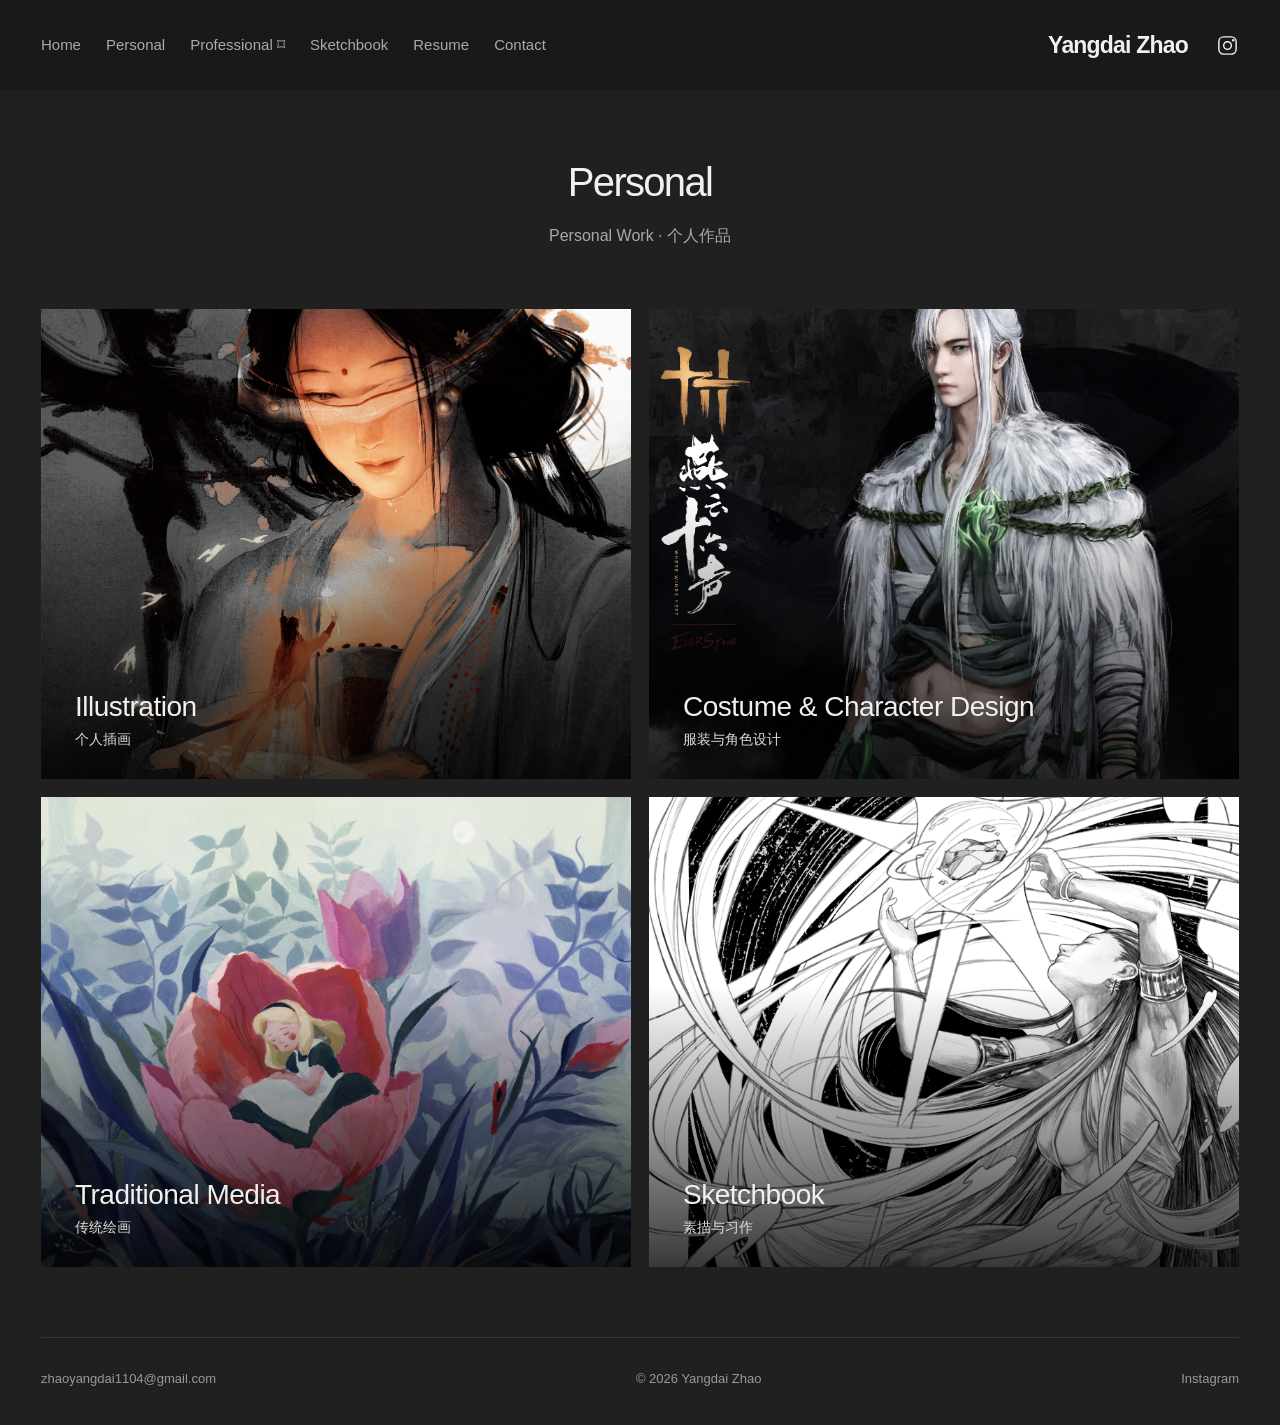
==== site/contact/index.html @ 237f92ec "Connect contact form to Formspree with submission feedback" ====
<!doctype html><html lang="en"><head><base href="../"><meta charset="UTF-8"><meta name="viewport" content="width=device-width,initial-scale=1"><meta name="description" content="Yangdai Zhao — concept design, illustration and visual storytelling. Explore personal work, sketchbook and selected professional projects."><meta name="theme-color" content="#191919"><title>Yangdai Zhao — Portfolio</title><link rel="stylesheet" href="style.css?v=0145"></head><body><header><nav aria-label="Main navigation"><a href="./">Home</a><a href="personal/">Personal</a><a href="professional/">Professional <span aria-hidden="true">⌑</span></a><a href="sketchbook/">Sketchbook</a><a href="resume/">Resume</a><a href="contact/">Contact</a></nav><a class="brand" href="./">Yangdai Zhao</a><a class="social" href="https://www.instagram.com/daiyiz1104/" target="_blank" rel="noopener noreferrer" aria-label="Instagram"><svg viewBox="0 0 24 24" width="23" height="23" fill="none" stroke="currentColor" stroke-width="1.5"><rect x="3" y="3" width="18" height="18" rx="5"/><circle cx="12" cy="12" r="4"/><circle cx="18" cy="6.5" r=".6" fill="currentColor"/></svg></a></header><main id="main"></main><footer><a href="mailto:zhaoyangdai1104@gmail.com">zhaoyangdai1104@gmail.com</a><div>© <span id="year"></span> Yangdai Zhao</div><a href="https://www.instagram.com/daiyiz1104/" target="_blank" rel="noopener noreferrer">Instagram</a></footer><dialog id="lightbox" aria-label="Artwork viewer"><button class="close" aria-label="Close artwork">×</button><button class="prev" aria-label="Previous artwork">‹</button><figure><img alt=""><figcaption></figcaption></figure><button class="next" aria-label="Next artwork">›</button></dialog><script src="app.js?v=0145" type="module"></script></body></html>
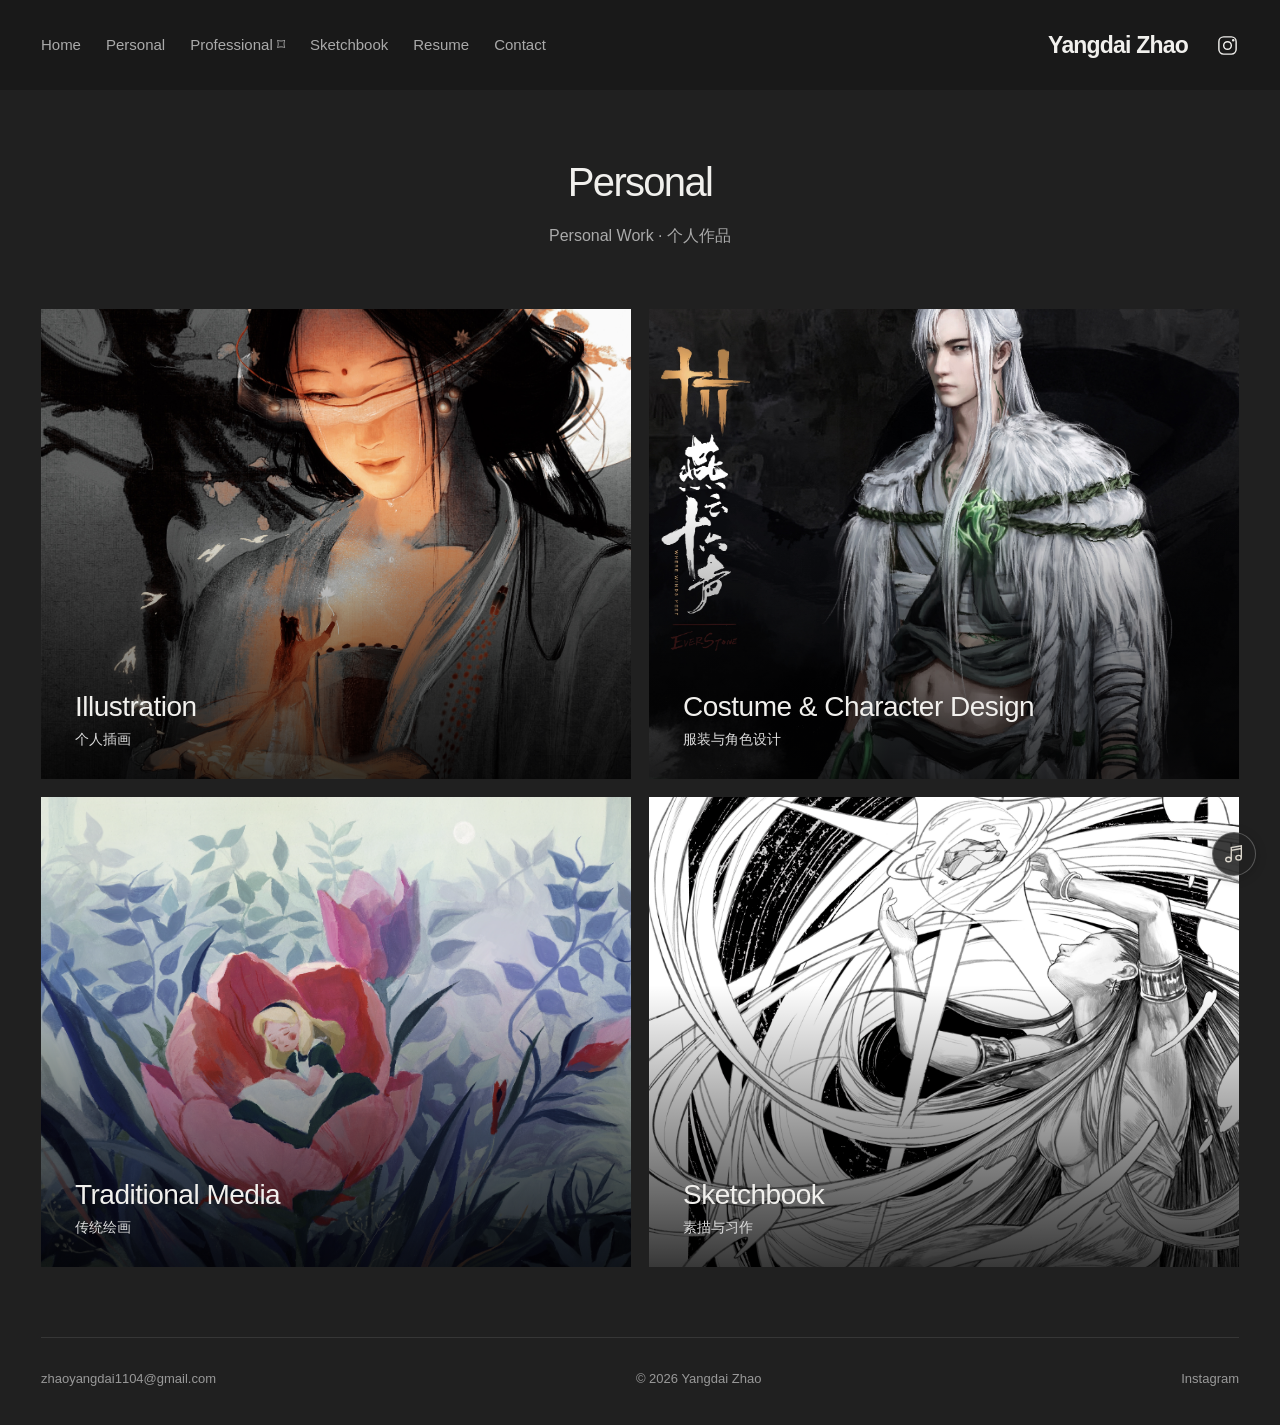
==== commit 2e075e3b: "Keep looping music and playback control across all pages" ====
--- a/site/contact/index.html
+++ b/site/contact/index.html
@@ -1 +1 @@
-<!doctype html><html lang="en"><head><base href="../"><meta charset="UTF-8"><meta name="viewport" content="width=device-width,initial-scale=1"><meta name="description" content="Yangdai Zhao — concept design, illustration and visual storytelling. Explore personal work, sketchbook and selected professional projects."><meta name="theme-color" content="#191919"><title>Yangdai Zhao — Portfolio</title><link rel="stylesheet" href="style.css?v=0145"></head><body><header><nav aria-label="Main navigation"><a href="./">Home</a><a href="personal/">Personal</a><a href="professional/">Professional <span aria-hidden="true">⌑</span></a><a href="sketchbook/">Sketchbook</a><a href="resume/">Resume</a><a href="contact/">Contact</a></nav><a class="brand" href="./">Yangdai Zhao</a><a class="social" href="https://www.instagram.com/daiyiz1104/" target="_blank" rel="noopener noreferrer" aria-label="Instagram"><svg viewBox="0 0 24 24" width="23" height="23" fill="none" stroke="currentColor" stroke-width="1.5"><rect x="3" y="3" width="18" height="18" rx="5"/><circle cx="12" cy="12" r="4"/><circle cx="18" cy="6.5" r=".6" fill="currentColor"/></svg></a></header><main id="main"></main><footer><a href="mailto:zhaoyangdai1104@gmail.com">zhaoyangdai1104@gmail.com</a><div>© <span id="year"></span> Yangdai Zhao</div><a href="https://www.instagram.com/daiyiz1104/" target="_blank" rel="noopener noreferrer">Instagram</a></footer><dialog id="lightbox" aria-label="Artwork viewer"><button class="close" aria-label="Close artwork">×</button><button class="prev" aria-label="Previous artwork">‹</button><figure><img alt=""><figcaption></figcaption></figure><button class="next" aria-label="Next artwork">›</button></dialog><script src="app.js?v=0145" type="module"></script></body></html>
+<!doctype html><html lang="en"><head><base href="../"><meta charset="UTF-8"><meta name="viewport" content="width=device-width,initial-scale=1"><meta name="description" content="Yangdai Zhao — concept design, illustration and visual storytelling. Explore personal work, sketchbook and selected professional projects."><meta name="theme-color" content="#191919"><title>Yangdai Zhao — Portfolio</title><link rel="stylesheet" href="style.css?v=0151"></head><body><header><nav aria-label="Main navigation"><a href="./">Home</a><a href="personal/">Personal</a><a href="professional/">Professional <span aria-hidden="true">⌑</span></a><a href="sketchbook/">Sketchbook</a><a href="resume/">Resume</a><a href="contact/">Contact</a></nav><a class="brand" href="./">Yangdai Zhao</a><a class="social" href="https://www.instagram.com/daiyiz1104/" target="_blank" rel="noopener noreferrer" aria-label="Instagram"><svg viewBox="0 0 24 24" width="23" height="23" fill="none" stroke="currentColor" stroke-width="1.5"><rect x="3" y="3" width="18" height="18" rx="5"/><circle cx="12" cy="12" r="4"/><circle cx="18" cy="6.5" r=".6" fill="currentColor"/></svg></a></header><main id="main"></main><footer><a href="mailto:zhaoyangdai1104@gmail.com">zhaoyangdai1104@gmail.com</a><div>© <span id="year"></span> Yangdai Zhao</div><a href="https://www.instagram.com/daiyiz1104/" target="_blank" rel="noopener noreferrer">Instagram</a></footer><dialog id="lightbox" aria-label="Artwork viewer"><button class="close" aria-label="Close artwork">×</button><button class="prev" aria-label="Previous artwork">‹</button><figure><img alt=""><figcaption></figcaption></figure><button class="next" aria-label="Next artwork">›</button></dialog><script src="app.js?v=0151" type="module"></script></body></html>
